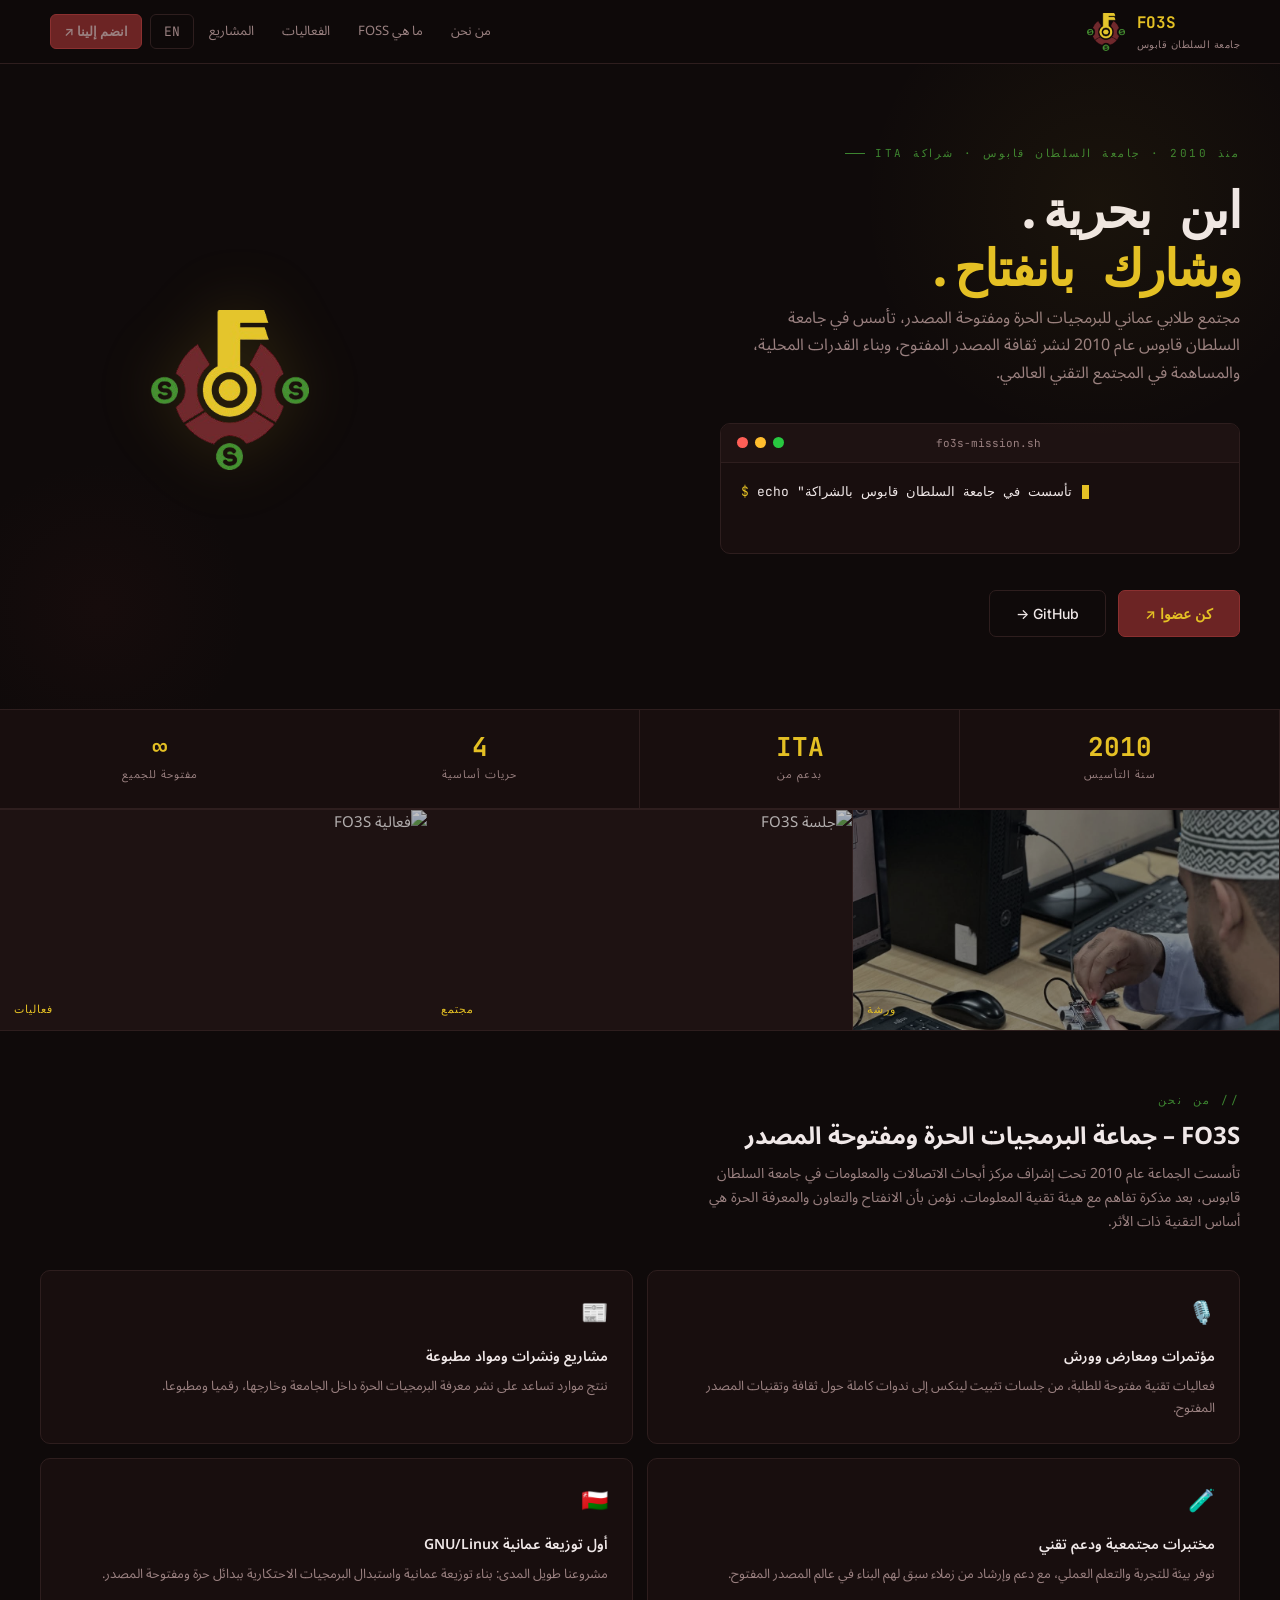
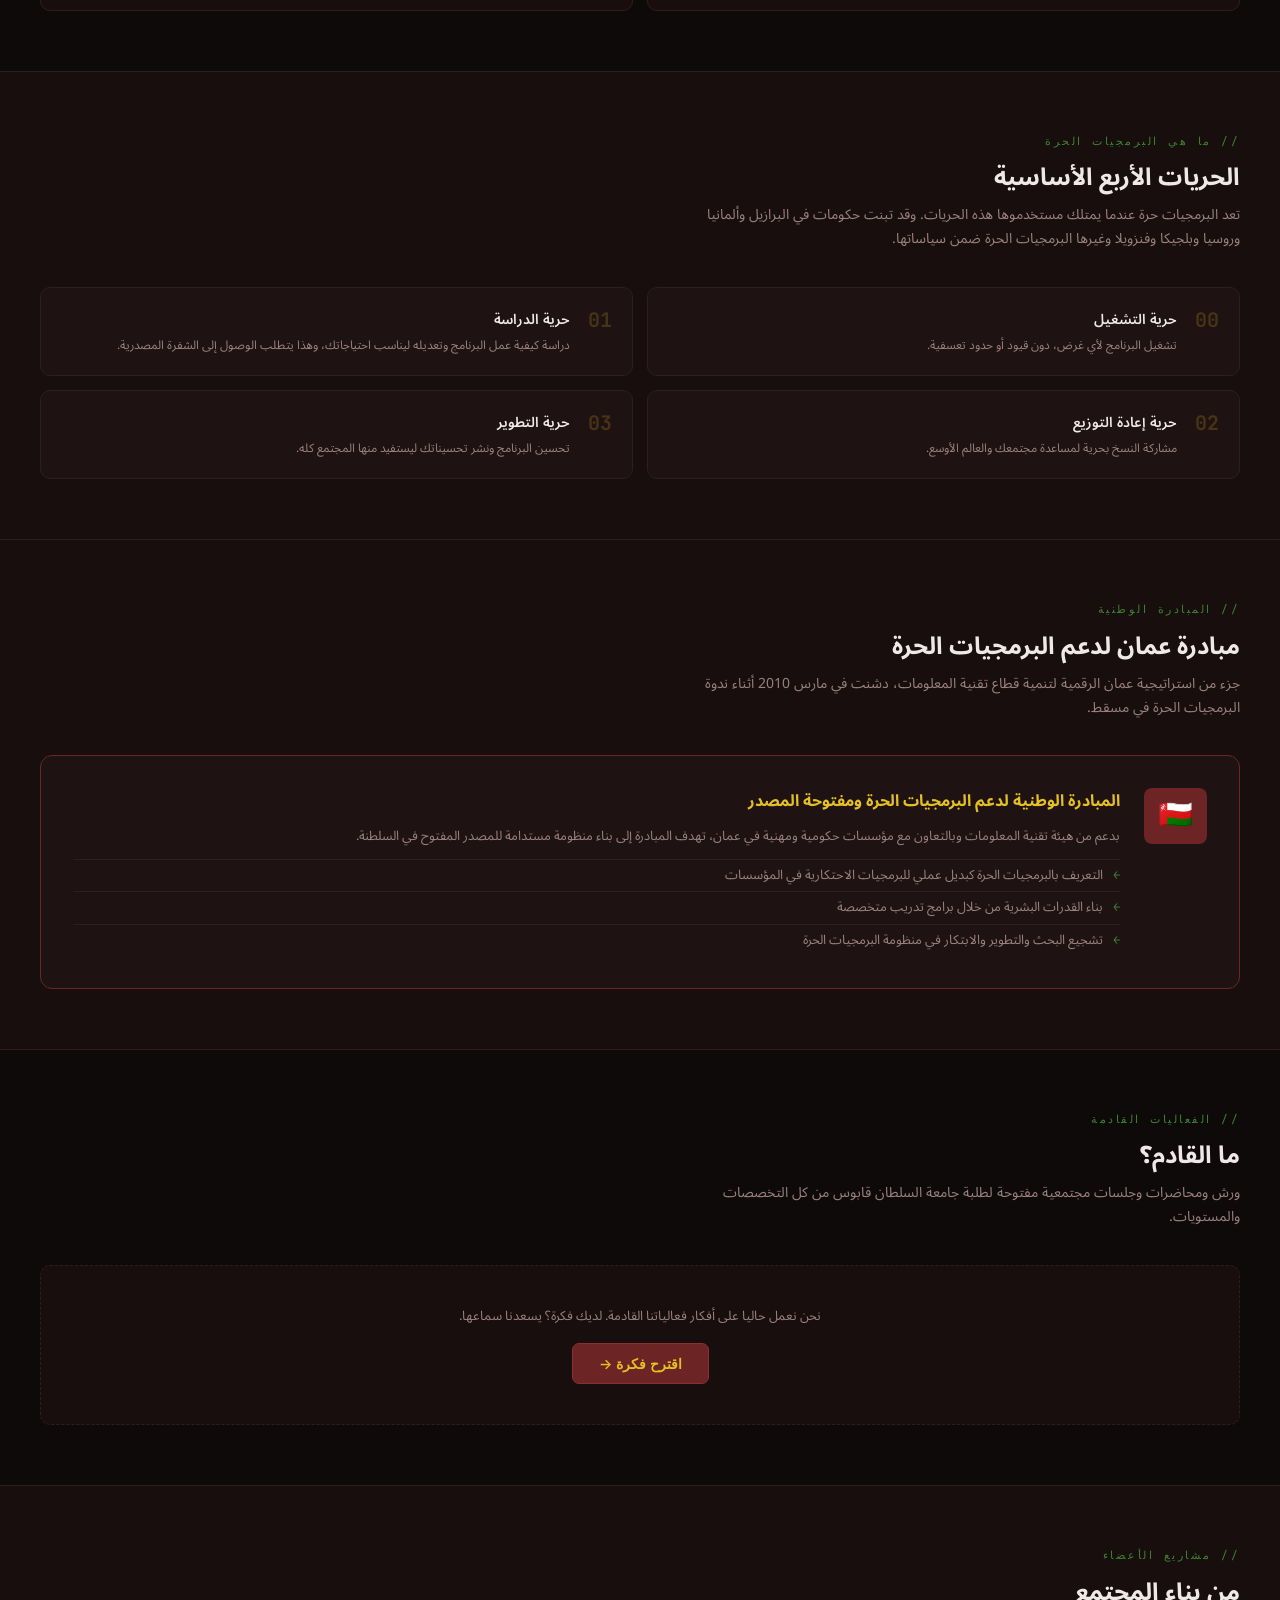
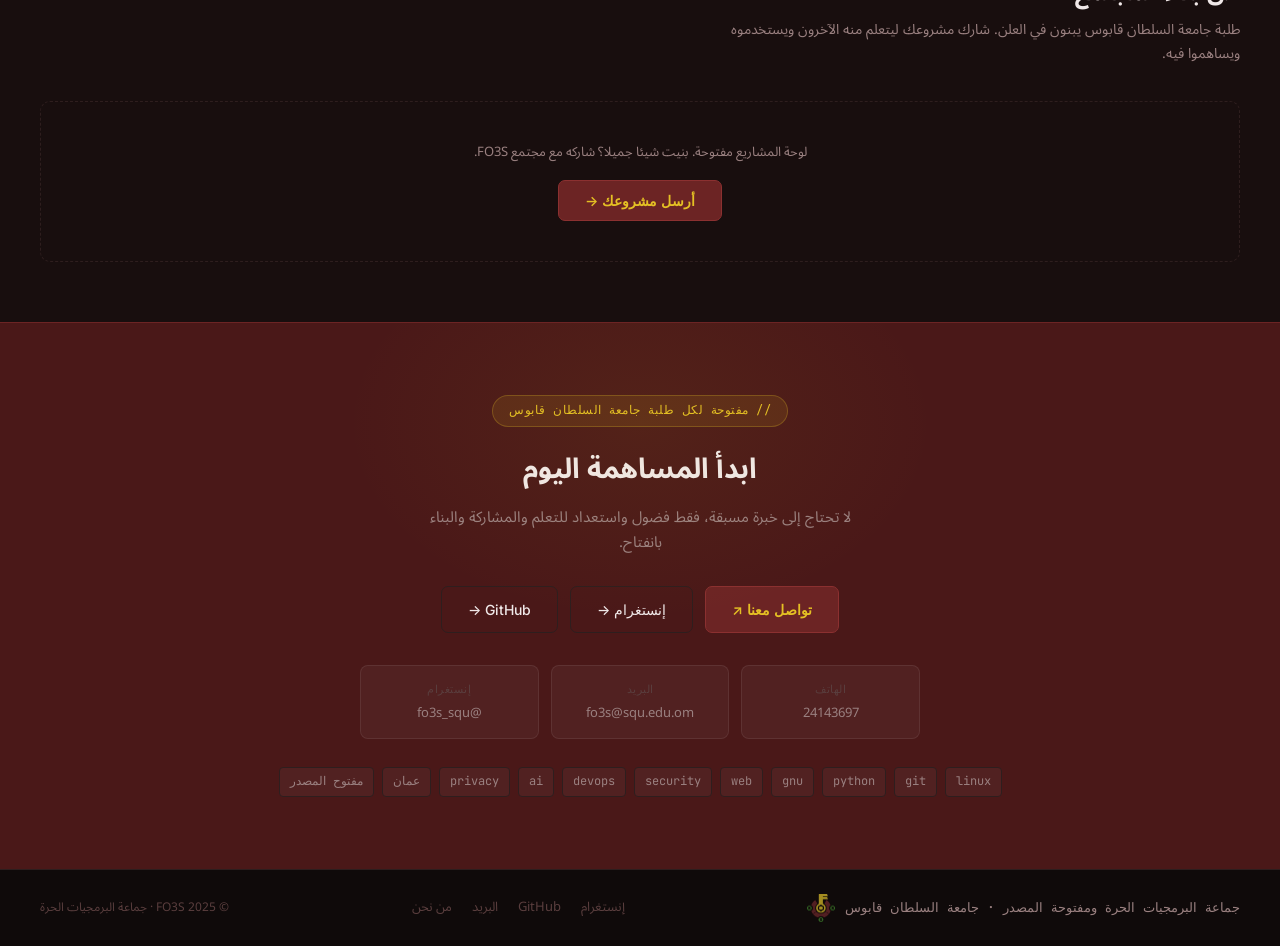
==== ar/index.html @ 4140bad0 "Add Arabic locale and SEO metadata This commit introduces Arabic versions of the home and about page" ====
<!DOCTYPE html>
<html lang="ar" dir="rtl">
<head>
  <meta charset="UTF-8" />
  <meta name="viewport" content="width=device-width, initial-scale=1.0" />
  <title>FO3S – جماعة البرمجيات الحرة ومفتوحة المصدر</title>
  <meta name="description" content="FO3S هي جماعة طلابية في جامعة السلطان قابوس تهدف إلى نشر ثقافة البرمجيات الحرة ومفتوحة المصدر في عمان منذ عام 2010." />
  <link rel="canonical" href="https://fo3s-squ.github.io/FO3S_WEBSITE/ar/" />
  <link rel="alternate" hreflang="en" href="https://fo3s-squ.github.io/FO3S_WEBSITE/" />
  <link rel="alternate" hreflang="ar" href="https://fo3s-squ.github.io/FO3S_WEBSITE/ar/" />
  <link rel="alternate" hreflang="x-default" href="https://fo3s-squ.github.io/FO3S_WEBSITE/" />
  <link rel="preconnect" href="https://fonts.googleapis.com" />
  <link rel="preconnect" href="https://fonts.gstatic.com" crossorigin />
  <link href="https://fonts.googleapis.com/css2?family=JetBrains+Mono:wght@400;700&family=Inter:wght@300;400;500;600;700&family=Noto+Sans+Arabic:wght@400;500;600;700&display=swap" rel="stylesheet" />
  <link rel="stylesheet" href="../assets/css/style.css" />
  <script src="../component/header.js" defer></script>
  <script src="../component/footer.js" defer></script>
</head>
<body>

<!-- NAV -->
<header class="site-header"></header>

<!-- HERO -->
<section class="hero" id="home">
  <div class="hero-inner">
    <div>
      <div class="hero-eyebrow">منذ 2010 · جامعة السلطان قابوس · شراكة ITA</div>
      <h1>ابن بحرية.<br><em>وشارك بانفتاح.</em></h1>
      <p class="hero-sub">
        مجتمع طلابي عماني للبرمجيات الحرة ومفتوحة المصدر، تأسس في جامعة السلطان قابوس عام 2010
        لنشر ثقافة المصدر المفتوح، وبناء القدرات المحلية، والمساهمة في المجتمع التقني العالمي.
      </p>

      <div class="terminal">
        <div class="terminal-bar">
          <div class="dot dot-r"></div>
          <div class="dot dot-y"></div>
          <div class="dot dot-g"></div>
          <span class="terminal-title">fo3s-mission.sh</span>
        </div>
        <div class="terminal-body">
          <div><span class="t-prompt">$</span><span id="typed-cmd"></span><span class="cursor"></span></div>
          <span class="t-out" id="typed-out" style="opacity:0"></span>
        </div>
      </div>

      <div class="hero-ctas">
        <a href="#join" class="btn-primary">كن عضوا ↗</a>
        <a href="https://github.com/FO3S-SQU" target="_blank" class="btn-secondary">GitHub →</a>
      </div>
    </div>

    <div class="hero-logo-display">
      <img src="https://fo3s-squ.github.io/FO3S_WEBSITE/fo3s_logo-removebg-preview.png" alt="FO3S" />
    </div>
  </div>
</section>

<!-- STATS -->
<div class="stats">
  <div class="stat">
    <div class="stat-val">2010</div>
    <div class="stat-lbl">سنة التأسيس</div>
  </div>
  <div class="stat">
    <div class="stat-val">ITA</div>
    <div class="stat-lbl">بدعم من</div>
  </div>
  <div class="stat">
    <div class="stat-val">4</div>
    <div class="stat-lbl">حريات أساسية</div>
  </div>
  <div class="stat">
    <div class="stat-val">∞</div>
    <div class="stat-lbl">مفتوحة للجميع</div>
  </div>
</div>

<!-- WORKSHOP PHOTO STRIP -->
<div class="photo-strip">
  <div class="photo-strip-inner">
    <div class="photo-slot">
      <img src="https://fo3s-squ.github.io/FO3S_WEBSITE/wkshp1.jpg" alt="ورشة FO3S" />
      <span class="photo-slot-label">ورشة</span>
    </div>
    <div class="photo-slot">
      <img src="https://fo3s-squ.github.io/FO3S_WEBSITE/wkshp2.jfif" alt="جلسة FO3S" />
      <span class="photo-slot-label">مجتمع</span>
    </div>
    <div class="photo-slot">
      <img src="https://fo3s-squ.github.io/FO3S_WEBSITE/wkshp3.jfif" alt="فعالية FO3S" />
      <span class="photo-slot-label">فعاليات</span>
    </div>
  </div>
</div>

<!-- ABOUT -->
<section id="about">
  <div class="sec-label">// من نحن</div>
  <h2 class="sec-title">FO3S – جماعة البرمجيات الحرة ومفتوحة المصدر</h2>
  <p class="sec-desc">
    تأسست الجماعة عام 2010 تحت إشراف مركز أبحاث الاتصالات والمعلومات في جامعة السلطان قابوس،
    بعد مذكرة تفاهم مع هيئة تقنية المعلومات. نؤمن بأن الانفتاح والتعاون والمعرفة الحرة هي أساس التقنية ذات الأثر.
  </p>
  <div class="about-grid">
    <div class="about-card">
      <div class="about-card-icon">🎙️</div>
      <h3>مؤتمرات ومعارض وورش</h3>
      <p>فعاليات تقنية مفتوحة للطلبة، من جلسات تثبيت لينكس إلى ندوات كاملة حول ثقافة وتقنيات المصدر المفتوح.</p>
    </div>
    <div class="about-card">
      <div class="about-card-icon">📰</div>
      <h3>مشاريع ونشرات ومواد مطبوعة</h3>
      <p>ننتج موارد تساعد على نشر معرفة البرمجيات الحرة داخل الجامعة وخارجها، رقميا ومطبوعا.</p>
    </div>
    <div class="about-card">
      <div class="about-card-icon">🧪</div>
      <h3>مختبرات مجتمعية ودعم تقني</h3>
      <p>نوفر بيئة للتجربة والتعلم العملي، مع دعم وإرشاد من زملاء سبق لهم البناء في عالم المصدر المفتوح.</p>
    </div>
    <div class="about-card">
      <div class="about-card-icon">🇴🇲</div>
      <h3>أول توزيعة عمانية GNU/Linux</h3>
      <p>مشروعنا طويل المدى: بناء توزيعة عمانية واستبدال البرمجيات الاحتكارية ببدائل حرة ومفتوحة المصدر.</p>
    </div>
  </div>
</section>

<hr class="divider" />

<!-- FOUR FREEDOMS -->
<section class="freedoms-section" id="freedoms">
  <div class="sec-label">// ما هي البرمجيات الحرة</div>
  <h2 class="sec-title">الحريات الأربع الأساسية</h2>
  <p class="sec-desc">
    تعد البرمجيات حرة عندما يمتلك مستخدموها هذه الحريات. وقد تبنت حكومات في البرازيل وألمانيا وروسيا
    وبلجيكا وفنزويلا وغيرها البرمجيات الحرة ضمن سياساتها.
  </p>
  <div class="freedoms-grid">
    <div class="freedom">
      <div class="freedom-num">00</div>
      <div>
        <h3>حرية التشغيل</h3>
        <p>تشغيل البرنامج لأي غرض، دون قيود أو حدود تعسفية.</p>
      </div>
    </div>
    <div class="freedom">
      <div class="freedom-num">01</div>
      <div>
        <h3>حرية الدراسة</h3>
        <p>دراسة كيفية عمل البرنامج وتعديله ليناسب احتياجاتك، وهذا يتطلب الوصول إلى الشفرة المصدرية.</p>
      </div>
    </div>
    <div class="freedom">
      <div class="freedom-num">02</div>
      <div>
        <h3>حرية إعادة التوزيع</h3>
        <p>مشاركة النسخ بحرية لمساعدة مجتمعك والعالم الأوسع.</p>
      </div>
    </div>
    <div class="freedom">
      <div class="freedom-num">03</div>
      <div>
        <h3>حرية التطوير</h3>
        <p>تحسين البرنامج ونشر تحسيناتك ليستفيد منها المجتمع كله.</p>
      </div>
    </div>
  </div>
</section>

<hr class="divider" />

<!-- NATIONAL INITIATIVE -->
<section class="initiative" id="initiative">
  <div class="sec-label">// المبادرة الوطنية</div>
  <h2 class="sec-title">مبادرة عمان لدعم البرمجيات الحرة</h2>
  <p class="sec-desc">جزء من استراتيجية عمان الرقمية لتنمية قطاع تقنية المعلومات، دشنت في مارس 2010 أثناء ندوة البرمجيات الحرة في مسقط.</p>
  <div class="initiative-card">
    <div class="initiative-badge">🇴🇲</div>
    <div>
      <h3>المبادرة الوطنية لدعم البرمجيات الحرة ومفتوحة المصدر</h3>
      <p>بدعم من هيئة تقنية المعلومات وبالتعاون مع مؤسسات حكومية ومهنية في عمان، تهدف المبادرة إلى بناء منظومة مستدامة للمصدر المفتوح في السلطنة.</p>
      <ul class="initiative-goals">
        <li>التعريف بالبرمجيات الحرة كبديل عملي للبرمجيات الاحتكارية في المؤسسات</li>
        <li>بناء القدرات البشرية من خلال برامج تدريب متخصصة</li>
        <li>تشجيع البحث والتطوير والابتكار في منظومة البرمجيات الحرة</li>
      </ul>
    </div>
  </div>
</section>

<hr class="divider" />

<!-- EVENTS -->
<section id="events">
  <div class="sec-label">// الفعاليات القادمة</div>
  <h2 class="sec-title">ما القادم؟</h2>
  <p class="sec-desc">ورش ومحاضرات وجلسات مجتمعية مفتوحة لطلبة جامعة السلطان قابوس من كل التخصصات والمستويات.</p>
  <div class="events-list">
    <div class="event-empty">
      <p>نحن نعمل حاليا على أفكار فعالياتنا القادمة. لديك فكرة؟ يسعدنا سماعها.</p>
      <button class="btn-primary" onclick="document.getElementById('suggest-modal').classList.add('open')">اقترح فكرة →</button>
    </div>
  </div>
</section>

<hr class="divider" />

<!-- PROJECTS -->
<section id="projects" style="background: var(--surface);">
  <div class="sec-label">// مشاريع الأعضاء</div>
  <h2 class="sec-title">من بناء المجتمع</h2>
  <p class="sec-desc">طلبة جامعة السلطان قابوس يبنون في العلن. شارك مشروعك ليتعلم منه الآخرون ويستخدموه ويساهموا فيه.</p>
  <div class="projects-grid">
    <div class="project-empty">
      <p>لوحة المشاريع مفتوحة. بنيت شيئا جميلا؟ شاركه مع مجتمع FO3S.</p>
      <button class="btn-primary" onclick="document.getElementById('project-modal').classList.add('open')">أرسل مشروعك →</button>
    </div>
  </div>
</section>

<!-- JOIN -->
<section class="join-section" id="join">
  <div class="join-badge">// مفتوحة لكل طلبة جامعة السلطان قابوس</div>
  <h2>ابدأ المساهمة اليوم</h2>
  <p>لا تحتاج إلى خبرة مسبقة، فقط فضول واستعداد للتعلم والمشاركة والبناء بانفتاح.</p>
  <div class="join-ctas">
    <a href="mailto:fo3s@squ.edu.om" class="btn-primary">تواصل معنا ↗</a>
    <a href="https://www.instagram.com/fo3s_squ" target="_blank" class="btn-secondary">إنستغرام →</a>
    <a href="https://github.com/FO3S-SQU" target="_blank" class="btn-secondary">GitHub →</a>
  </div>
  <div class="contact-grid">
    <div class="contact-card">
      <div class="contact-card-label">الهاتف</div>
      <div class="contact-card-val">24143697</div>
    </div>
    <div class="contact-card">
      <div class="contact-card-label">البريد</div>
      <div class="contact-card-val">fo3s@squ.edu.om</div>
    </div>
    <div class="contact-card">
      <div class="contact-card-label">إنستغرام</div>
      <div class="contact-card-val">@fo3s_squ</div>
    </div>
  </div>
  <div class="topic-cloud">
    <span class="topic">linux</span>
    <span class="topic">git</span>
    <span class="topic">python</span>
    <span class="topic">gnu</span>
    <span class="topic">web</span>
    <span class="topic">security</span>
    <span class="topic">devops</span>
    <span class="topic">ai</span>
    <span class="topic">privacy</span>
    <span class="topic">عمان</span>
    <span class="topic">مفتوح المصدر</span>
  </div>
</section>

<!-- FOOTER -->
<footer class="site-footer"></footer>

<!-- SUGGEST MODAL -->
<div class="modal-overlay" id="suggest-modal">
  <div class="modal">
    <button class="modal-close" onclick="document.getElementById('suggest-modal').classList.remove('open')">✕</button>
    <h3>اقترح فعالية</h3>
    <p>لديك فكرة لمحاضرة أو ورشة أو هاكاثون؟ شاركها مع الفريق.</p>
    <div class="field"><label>اسمك</label><input type="text" placeholder="أحمد البلوشي" /></div>
    <div class="field"><label>فكرة الفعالية</label><textarea placeholder="ورشة عن إعداد أول بيئة لينكس..." ></textarea></div>
    <button class="btn-primary" style="width:100%;justify-content:center;text-align:center;">إرسال الفكرة</button>
  </div>
</div>

<!-- PROJECT MODAL -->
<div class="modal-overlay" id="project-modal">
  <div class="modal">
    <button class="modal-close" onclick="document.getElementById('project-modal').classList.remove('open')">✕</button>
    <h3>شارك مشروعك</h3>
    <p>بنيت شيئا؟ أضفه إلى لوحة مجتمع FO3S.</p>
    <div class="field"><label>اسمك</label><input type="text" placeholder="فاطمة الراشدية" /></div>
    <div class="field"><label>عنوان المشروع</label><input type="text" placeholder="مولد جداول جامعة السلطان قابوس" /></div>
    <div class="field"><label>رابط GitHub</label><input type="url" placeholder="https://github.com/you/project" /></div>
    <div class="field"><label>وصف مختصر</label><textarea placeholder="ماذا يفعل المشروع؟ وبماذا بني؟"></textarea></div>
    <button class="btn-primary" style="width:100%;justify-content:center;text-align:center;">إرسال المشروع</button>
  </div>
</div>
<script src="../assets/js/script.js"></script>
</body>
</html>
---- assets/css/style.css ----
*, *::before, *::after { box-sizing: border-box; margin: 0; padding: 0; }

    :root {
      /* Brand exact colors from logo */
      --maroon:      #6C2424;
      --maroon-deep: #4A1818;
      --maroon-mid:  #8B3030;
      --maroon-soft: rgba(108,36,36,0.12);
      --gold:        #E4C024;
      --gold-deep:   #B89818;
      --gold-soft:   rgba(228,192,36,0.12);
      --green:       #3C8430;
      --green-deep:  #2A5E21;
      --green-soft:  rgba(60,132,48,0.12);

      /* Page surfaces */
      --bg:       #0F0A0A;
      --surface:  #180E0E;
      --card:     #1E1212;
      --border:   #2E1E1E;
      --dim:      #5A3E3E;
      --muted:    #9A8080;
      --text:     #F0E8E8;

      --mono: 'JetBrains Mono', monospace;
      --sans: 'Inter', sans-serif;
    }

    html { scroll-behavior: smooth; }

    body {
      background: var(--bg);
      color: var(--text);
      font-family: var(--sans);
      font-size: 15px;
      line-height: 1.65;
    }

    /* ── NAV ── */
    nav {
      position: sticky; top: 0; z-index: 100;
      display: flex; align-items: center; justify-content: space-between;
      padding: 0 40px; height: 64px;
      background: rgba(15,10,10,0.93);
      backdrop-filter: blur(14px);
      border-bottom: 1px solid var(--border);
    }

    .nav-logo {
      display: flex; align-items: center; gap: 12px;
      text-decoration: none;
    }
    .nav-logo img {
      height: 38px; width: auto;
    }
    .nav-logo-text {
      font-family: var(--mono);
      font-size: 16px; font-weight: 700;
      color: var(--gold);
      letter-spacing: -0.3px;
      line-height: 1.1;
    }
    .nav-logo-sub {
      font-family: var(--sans);
      font-size: 10px; font-weight: 400;
      color: var(--muted);
      letter-spacing: 0.5px;
      display: block;
    }

    .nav-links { display: flex; align-items: center; gap: 2px; }
    .nav-links a {
      color: var(--muted); text-decoration: none;
      font-size: 13px; padding: 6px 13px;
      border-radius: 6px;
      transition: color .15s, background .15s;
    }
    .nav-links a:hover { color: var(--text); background: var(--surface); }

    .nav-lang {
      font-family: var(--mono); font-size: 12px;
      color: var(--dim); cursor: pointer;
      padding: 5px 10px;
      border: 1px solid var(--border); border-radius: 5px;
      background: transparent; margin-left: 6px;
      transition: color .15s, border-color .15s;
    }
    .nav-lang:hover { color: var(--muted); border-color: var(--dim); }

    .btn-join-nav {
      margin-left: 10px;
      background: var(--maroon); color: var(--gold);
      border: 1px solid var(--maroon-mid);
      padding: 7px 18px; border-radius: 6px;
      font-size: 13px; font-weight: 600;
      font-family: var(--sans); cursor: pointer;
      text-decoration: none;
      transition: background .15s;
    }
    .btn-join-nav:hover { background: var(--maroon-mid); }

    /* ── HERO ── */
    .hero {
      position: relative;
      padding: 80px 40px 72px;
      overflow: hidden;
    }

    /* Subtle gear pattern background */
    .hero::before {
      content: '';
      position: absolute; top: -120px; right: -80px;
      width: 520px; height: 520px;
      background: radial-gradient(circle, rgba(228,192,36,.05) 0%, transparent 65%);
      pointer-events: none;
    }
    .hero::after {
      content: '';
      position: absolute; bottom: -60px; left: -60px;
      width: 320px; height: 320px;
      background: radial-gradient(circle, rgba(108,36,36,.08) 0%, transparent 65%);
      pointer-events: none;
    }

    .hero-inner {
      display: grid;
      grid-template-columns: 1fr auto;
      gap: 48px;
      align-items: center;
      max-width: 1100px;
    }

    .hero-eyebrow {
      font-family: var(--mono);
      font-size: 11px; letter-spacing: 2.5px;
      text-transform: uppercase; color: var(--green);
      margin-bottom: 20px;
      display: flex; align-items: center; gap: 10px;
    }
    .hero-eyebrow::before {
      content: ''; display: inline-block;
      width: 20px; height: 1px; background: var(--green);
    }

    .hero h1 {
      font-family: var(--mono);
      font-size: clamp(30px, 4.5vw, 50px);
      font-weight: 700;
      line-height: 1.15; letter-spacing: -1.5px;
      color: var(--text); margin-bottom: 8px;
    }
    .hero h1 em { color: var(--gold); font-style: normal; }

    .hero-sub {
      font-size: 16px; color: var(--muted);
      max-width: 500px; margin-bottom: 36px;
      line-height: 1.7;
    }

    /* Terminal */
    .terminal {
      background: var(--surface);
      border: 1px solid var(--border);
      border-radius: 10px; max-width: 520px;
      margin-bottom: 36px; overflow: hidden;
    }
    .terminal-bar {
      background: var(--card);
      border-bottom: 1px solid var(--border);
      padding: 10px 16px;
      display: flex; align-items: center; gap: 7px;
    }
    .dot { width: 11px; height: 11px; border-radius: 50%; }
    .dot-r { background: #FF5F57; }
    .dot-y { background: #FFBD2E; }
    .dot-g { background: #28C840; }
    .terminal-title {
      font-family: var(--mono); font-size: 11px;
      color: var(--muted); margin: 0 auto; padding-right: 38px;
    }
    .terminal-body {
      padding: 18px 20px; font-family: var(--mono);
      font-size: 13px; min-height: 90px;
    }
    .t-prompt { color: var(--gold); margin-right: 8px; }
    .t-out { color: var(--muted); font-size: 12px; margin-top: 4px; display: block; }
    .cursor {
      display: inline-block; width: 7px; height: 14px;
      background: var(--gold); vertical-align: middle;
      margin-left: 2px;
      animation: blink 1s step-end infinite;
    }
    @keyframes blink { 50% { opacity: 0; } }

    .hero-ctas { display: flex; gap: 12px; flex-wrap: wrap; }

    .btn-primary {
      background: var(--maroon); color: var(--gold);
      border: 1px solid var(--maroon-mid);
      padding: 11px 26px; border-radius: 7px;
      font-size: 14px; font-weight: 600;
      font-family: var(--sans); cursor: pointer;
      text-decoration: none; display: inline-block;
      transition: background .15s;
    }
    .btn-primary:hover { background: var(--maroon-mid); }

    .btn-secondary {
      background: transparent; color: var(--text);
      border: 1px solid var(--border);
      padding: 11px 26px; border-radius: 7px;
      font-size: 14px; font-weight: 500;
      font-family: var(--sans); cursor: pointer;
      text-decoration: none; display: inline-block;
      transition: border-color .15s, background .15s;
    }
    .btn-secondary:hover { border-color: var(--dim); background: var(--surface); }

    /* Big logo in hero right column */
    .hero-logo-display {
      width: 180px; height: 180px;
      display: flex; align-items: center; justify-content: center;
      position: relative;
    }
    .hero-logo-display img {
      width: 160px; height: 160px; object-fit: contain;
      filter: drop-shadow(0 0 32px rgba(228,192,36,0.18));
    }

    /* ── STATS ── */
    .stats {
      display: grid; grid-template-columns: repeat(4,1fr);
      border-top: 1px solid var(--border);
      border-bottom: 1px solid var(--border);
      background: var(--surface);
    }
    .stat {
      padding: 24px 20px; text-align: center;
      border-right: 1px solid var(--border);
    }
    .stat:last-child { border-right: none; }
    .stat-val {
      font-family: var(--mono); font-size: 26px; font-weight: 700;
      color: var(--gold); line-height: 1; margin-bottom: 6px;
    }
    .stat-lbl {
      font-size: 11px; color: var(--muted);
      text-transform: uppercase; letter-spacing: 1px;
    }

    /* ── SHARED SECTION ── */
    section { padding: 60px 40px; }

    .sec-label {
      font-family: var(--mono); font-size: 11px;
      letter-spacing: 2.5px; text-transform: uppercase;
      color: var(--green); margin-bottom: 12px;
    }
    .sec-title {
      font-size: 24px; font-weight: 700;
      color: var(--text); margin-bottom: 10px; line-height: 1.3;
    }
    .sec-desc {
      font-size: 14px; color: var(--muted);
      max-width: 560px; margin-bottom: 36px; line-height: 1.7;
    }

    hr.divider { border: none; border-top: 1px solid var(--border); }

    /* ── ABOUT CARDS ── */
    .about-grid {
      display: grid; grid-template-columns: repeat(2,1fr); gap: 14px;
    }
    .about-card {
      background: var(--surface); border: 1px solid var(--border);
      border-radius: 10px; padding: 24px;
      transition: border-color .2s;
    }
    .about-card:hover { border-color: var(--maroon-mid); }
    .about-card-icon { font-size: 22px; margin-bottom: 14px; }
    .about-card h3 {
      font-size: 14px; font-weight: 600;
      color: var(--text); margin-bottom: 8px;
    }
    .about-card p { font-size: 13px; color: var(--muted); line-height: 1.65; }

    /* ── FOUR FREEDOMS ── */
    .freedoms-section { background: var(--surface); }
    .freedoms-grid {
      display: grid; grid-template-columns: repeat(2,1fr); gap: 14px;
    }
    .freedom {
      display: flex; gap: 14px;
      background: var(--card); border: 1px solid var(--border);
      border-radius: 10px; padding: 20px;
      transition: border-color .2s;
    }
    .freedom:hover { border-color: rgba(228,192,36,.4); }
    .freedom-num {
      font-family: var(--mono); font-size: 20px; font-weight: 700;
      color: rgba(228,192,36,.2); line-height: 1;
      padding-top: 2px; min-width: 28px;
    }
    .freedom h3 {
      font-size: 14px; font-weight: 600;
      color: var(--text); margin-bottom: 5px;
    }
    .freedom p { font-size: 12px; color: var(--muted); line-height: 1.6; }
    .freedom-ar {
      font-size: 11px; color: var(--dim);
      font-family: var(--mono); margin-top: 6px;
      direction: rtl; text-align: right;
    }

    /* ── PHOTO STRIP ── */
    .photo-strip {
      padding: 0;
      background: var(--card);
      border-top: 1px solid var(--border);
      border-bottom: 1px solid var(--border);
      overflow: hidden;
    }
    .photo-strip-inner {
      display: grid;
      grid-template-columns: repeat(3, 1fr);
      height: 220px;
    }
    .photo-slot {
      position: relative; overflow: hidden;
      border-right: 1px solid var(--border);
    }
    .photo-slot:last-child { border-right: none; }
    .photo-slot img {
      width: 100%; height: 100%; object-fit: cover;
      filter: saturate(0.7) brightness(0.75);
      transition: filter .3s;
    }
    .photo-slot:hover img { filter: saturate(0.9) brightness(0.9); }
    .photo-slot-label {
      position: absolute; bottom: 12px; left: 14px;
      font-family: var(--mono); font-size: 11px;
      color: var(--gold); letter-spacing: 1px;
      text-transform: uppercase;
    }

    /* ── EVENTS ── */
    .events-list { display: flex; flex-direction: column; gap: 12px; }
    .event {
      display: flex; align-items: center; gap: 18px;
      background: var(--surface); border: 1px solid var(--border);
      border-radius: 10px; padding: 18px 20px;
      transition: border-color .15s; cursor: pointer;
    }
    .event:hover { border-color: var(--maroon-mid); }
    .event-date {
      background: var(--maroon-soft);
      border: 1px solid rgba(108,36,36,.3);
      border-radius: 8px; padding: 10px 14px;
      text-align: center; min-width: 58px;
    }
    .event-month {
      font-family: var(--mono); font-size: 10px;
      color: var(--gold); text-transform: uppercase;
      letter-spacing: 1px; display: block;
    }
    .event-day {
      font-family: var(--mono); font-size: 22px;
      font-weight: 700; color: var(--gold); line-height: 1;
    }
    .event-info { flex: 1; }
    .event-title {
      font-size: 14px; font-weight: 500;
      color: var(--text); margin-bottom: 4px;
    }
    .event-meta {
      font-size: 12px; color: var(--muted);
      display: flex; align-items: center; gap: 10px;
    }
    .tag { font-family: var(--mono); font-size: 11px; padding: 2px 8px; border-radius: 4px; }
    .tag-workshop { background: var(--green-soft); color: var(--green); }
    .tag-talk     { background: var(--gold-soft);  color: var(--gold); }
    .tag-hack     { background: rgba(139,48,48,.12); color: var(--maroon-mid); }

    .event-empty {
      background: var(--surface); border: 1px dashed var(--border);
      border-radius: 10px; padding: 40px; text-align: center;
    }
    .event-empty p { font-size: 13px; color: var(--muted); margin-bottom: 16px; }

    /* ── NATIONAL INITIATIVE ── */
    .initiative { background: var(--surface); }
    .initiative-card {
      background: var(--card);
      border: 1px solid var(--maroon);
      border-radius: 12px; padding: 32px;
      display: grid; grid-template-columns: auto 1fr; gap: 24px;
      align-items: start;
    }
    .initiative-badge {
      background: var(--maroon);
      border-radius: 8px; padding: 14px;
      font-size: 28px; line-height: 1;
    }
    .initiative-card h3 {
      font-size: 16px; font-weight: 700;
      color: var(--gold); margin-bottom: 10px;
    }
    .initiative-card p { font-size: 13px; color: var(--muted); line-height: 1.7; margin-bottom: 12px; }
    .initiative-goals { list-style: none; }
    .initiative-goals li {
      font-size: 13px; color: var(--muted);
      padding: 5px 0; border-top: 1px solid var(--border);
      display: flex; align-items: flex-start; gap: 10px;
    }
    .initiative-goals li::before {
      content: '→'; color: var(--green);
      font-family: var(--mono); font-size: 12px;
      margin-top: 1px; flex-shrink: 0;
    }

    /* ── PROJECTS ── */
    .projects-grid {
      display: grid; grid-template-columns: repeat(3,1fr); gap: 14px;
    }
    .project-card {
      background: var(--surface); border: 1px solid var(--border);
      border-radius: 10px; padding: 20px;
      transition: border-color .15s; cursor: pointer;
    }
    .project-card:hover { border-color: var(--gold-deep); }
    .project-lang-row { display: flex; align-items: center; gap: 6px; margin-bottom: 12px; }
    .lang-dot { width: 10px; height: 10px; border-radius: 50%; }
    .lang-lbl { font-family: var(--mono); font-size: 11px; color: var(--muted); }
    .project-name { font-size: 14px; font-weight: 600; color: var(--gold); margin-bottom: 6px; }
    .project-desc { font-size: 12px; color: var(--muted); line-height: 1.6; margin-bottom: 14px; }
    .project-stars { font-family: var(--mono); font-size: 12px; color: var(--muted); display: flex; align-items: center; gap: 4px; }

    .project-empty {
      grid-column: 1 / -1;
      background: var(--surface); border: 1px dashed var(--border);
      border-radius: 10px; padding: 40px; text-align: center;
    }
    .project-empty p { font-size: 13px; color: var(--muted); margin-bottom: 16px; }

    /* ── MODAL ── */
    .modal-overlay {
      display: none; position: fixed; inset: 0;
      background: rgba(0,0,0,.7); z-index: 200;
      align-items: center; justify-content: center;
    }
    .modal-overlay.open { display: flex; }
    .modal {
      background: var(--surface); border: 1px solid var(--border);
      border-radius: 12px; padding: 32px;
      width: 100%; max-width: 440px; position: relative;
    }
    .modal h3 { font-size: 18px; font-weight: 600; color: var(--text); margin-bottom: 6px; }
    .modal p { font-size: 13px; color: var(--muted); margin-bottom: 24px; }
    .modal-close {
      position: absolute; top: 16px; right: 16px;
      background: none; border: none; color: var(--muted);
      font-size: 20px; cursor: pointer; line-height: 1;
    }
    .modal-close:hover { color: var(--text); }
    .field { margin-bottom: 16px; }
    .field label { font-size: 12px; color: var(--muted); display: block; margin-bottom: 6px; font-family: var(--mono); letter-spacing: .5px; }
    .field input, .field textarea {
      width: 100%; background: var(--card);
      border: 1px solid var(--border); color: var(--text);
      border-radius: 7px; padding: 10px 14px; font-size: 14px;
      font-family: var(--sans); outline: none;
      transition: border-color .15s;
    }
    .field input:focus, .field textarea:focus { border-color: var(--gold-deep); }
    .field textarea { resize: vertical; min-height: 80px; }

    /* ── JOIN ── */
    .join-section {
      background: var(--maroon-deep);
      border-top: 1px solid var(--maroon);
      text-align: center; padding: 72px 40px;
      position: relative; overflow: hidden;
    }
    .join-section::before {
      content: '';
      position: absolute; top: -100px; left: 50%; transform: translateX(-50%);
      width: 600px; height: 400px;
      background: radial-gradient(ellipse, rgba(228,192,36,.06) 0%, transparent 70%);
      pointer-events: none;
    }
    .join-badge {
      display: inline-block;
      background: rgba(228,192,36,.1); color: var(--gold);
      border: 1px solid rgba(228,192,36,.25);
      border-radius: 20px; padding: 5px 16px;
      font-size: 12px; font-family: var(--mono);
      margin-bottom: 20px; letter-spacing: .5px;
    }
    .join-section h2 {
      font-size: 28px; font-weight: 700;
      color: var(--text); margin-bottom: 12px;
    }
    .join-section > p {
      font-size: 15px; color: var(--muted);
      margin-bottom: 32px; max-width: 460px;
      margin-left: auto; margin-right: auto;
    }
    .join-ctas { display: flex; gap: 12px; justify-content: center; flex-wrap: wrap; margin-bottom: 32px; }
    .contact-grid {
      display: grid; grid-template-columns: repeat(3,1fr);
      gap: 12px; max-width: 560px; margin: 0 auto;
    }
    .contact-card {
      background: rgba(255,255,255,.04); border: 1px solid rgba(255,255,255,.08);
      border-radius: 8px; padding: 14px;
    }
    .contact-card-label { font-size: 11px; color: var(--dim); margin-bottom: 4px; font-family: var(--mono); letter-spacing: .5px; }
    .contact-card-val { font-size: 13px; color: var(--muted); }
    .topic-cloud { display: flex; flex-wrap: wrap; gap: 8px; justify-content: center; margin-top: 28px; }
    .topic {
      background: rgba(255,255,255,.04); color: var(--muted);
      border: 1px solid var(--border); border-radius: 4px;
      padding: 4px 10px; font-size: 12px; font-family: var(--mono);
    }

    /* ── FOOTER ── */
    footer {
      padding: 24px 40px;
      border-top: 1px solid var(--border);
      display: flex; align-items: center; justify-content: space-between;
      flex-wrap: wrap; gap: 12px;
    }
    .footer-logo {
      display: flex; align-items: center; gap: 10px;
    }
    .footer-logo img { height: 28px; width: auto; opacity: .7; }
    .footer-logo span { font-family: var(--mono); font-size: 13px; color: var(--muted); }
    .footer-links { display: flex; gap: 20px; }
    .footer-links a { font-size: 13px; color: var(--dim); text-decoration: none; transition: color .15s; }
    .footer-links a:hover { color: var(--muted); }
    .footer-copy { font-size: 12px; color: var(--dim); }

    /* ── RESPONSIVE ── */
    @media (max-width: 860px) {
      .hero-inner { grid-template-columns: 1fr; }
      .hero-logo-display { display: none; }
    }
    @media (max-width: 768px) {
      nav { padding: 0 20px; }
      .nav-links a, .nav-lang { display: none; }
      .hero { padding: 52px 20px 48px; }
      .stats { grid-template-columns: repeat(2,1fr); }
      .stat:nth-child(2) { border-right: none; }
      section { padding: 48px 20px; }
      .about-grid, .freedoms-grid, .projects-grid { grid-template-columns: 1fr; }
      .photo-strip-inner { grid-template-columns: 1fr; height: auto; }
      .photo-slot { height: 160px; }
      .photo-slot:not(:last-child) { border-right: none; border-bottom: 1px solid var(--border); }
      .initiative-card { grid-template-columns: 1fr; }
      .contact-grid { grid-template-columns: 1fr; }
      .join-section { padding: 52px 20px; }
      footer { padding: 20px; flex-direction: column; align-items: flex-start; }
    }

    html[dir="rtl"] body {
      direction: rtl;
      font-family: 'Noto Sans Arabic', var(--sans);
      text-align: right;
    }

    html[dir="rtl"] .nav-logo,
    html[dir="rtl"] .terminal,
    html[dir="rtl"] .terminal-body,
    html[dir="rtl"] .footer-logo {
      direction: ltr;
      text-align: left;
    }

    html[dir="rtl"] .hero-eyebrow {
      flex-direction: row-reverse;
      justify-content: flex-end;
    }

    html[dir="rtl"] .freedom,
    html[dir="rtl"] .event,
    html[dir="rtl"] .initiative-card {
      text-align: right;
    }

    html[dir="rtl"] .initiative-goals li::before {
      content: '←';
    }
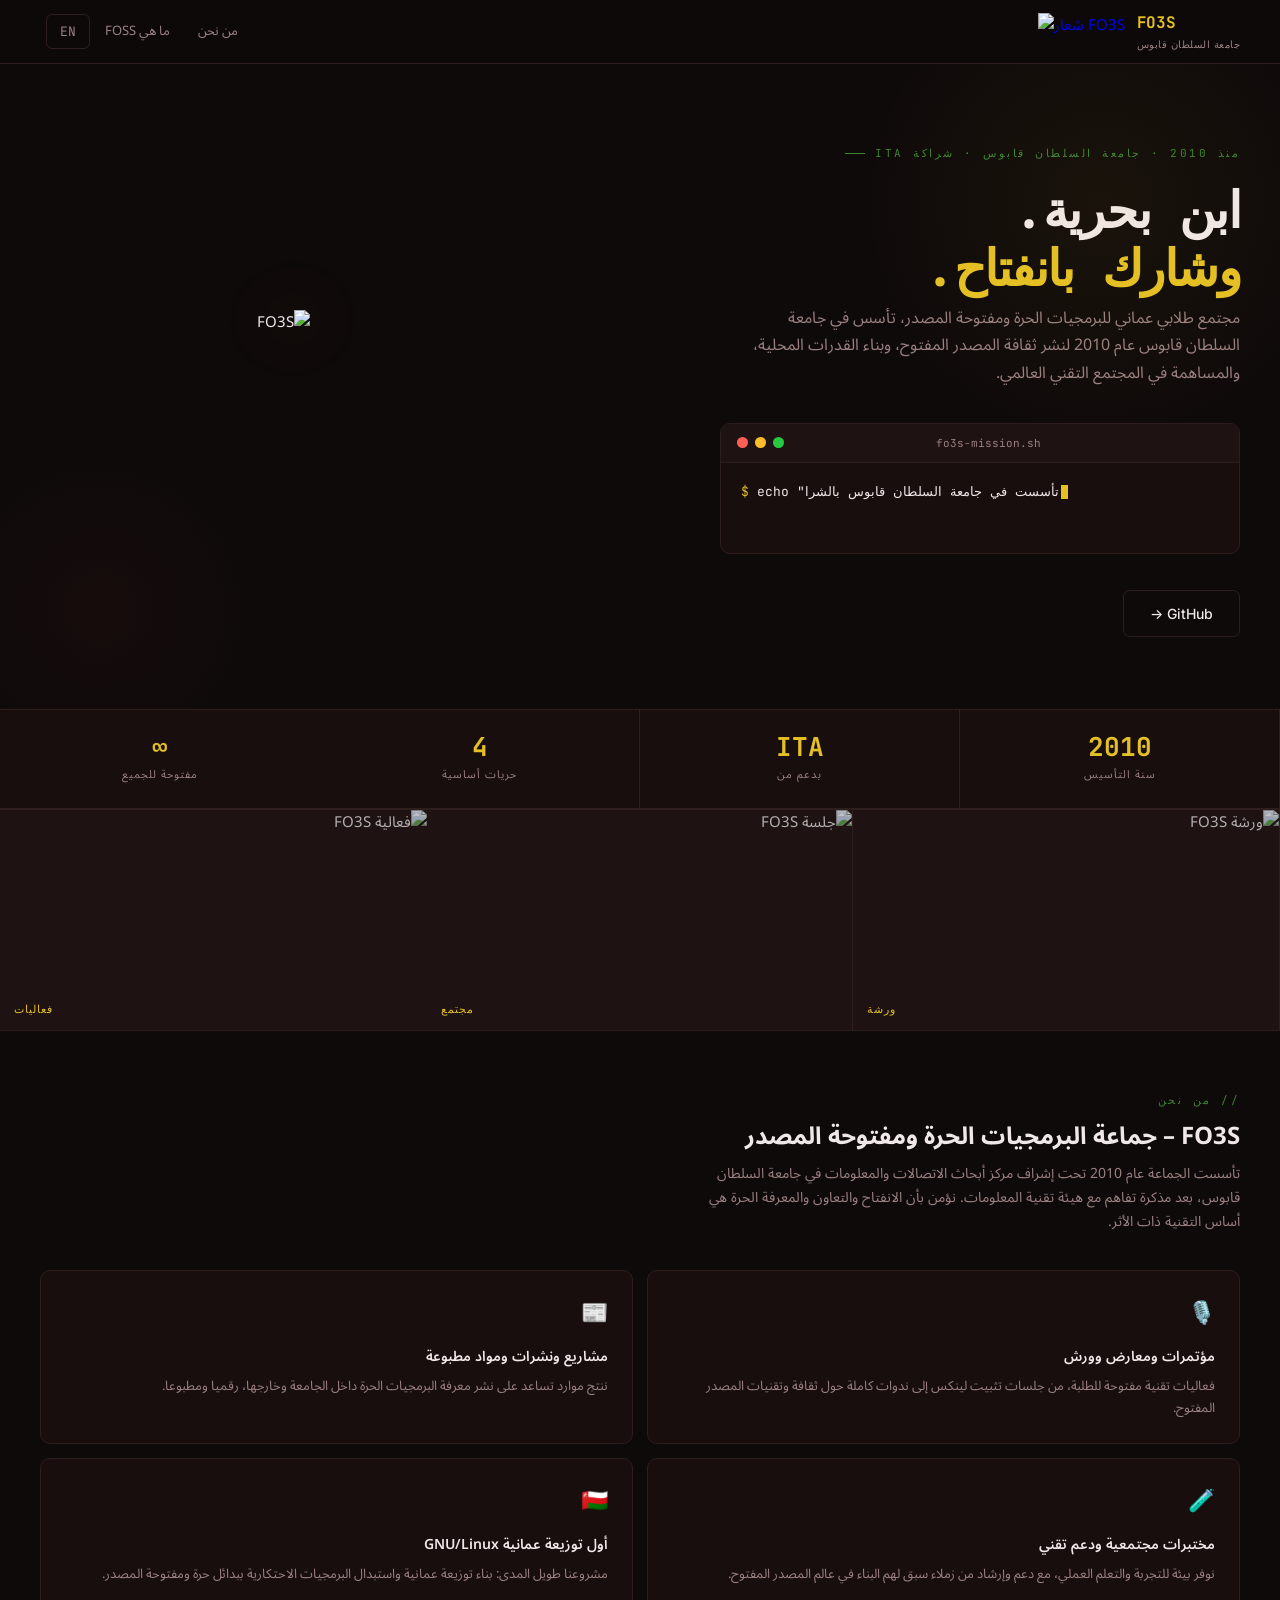
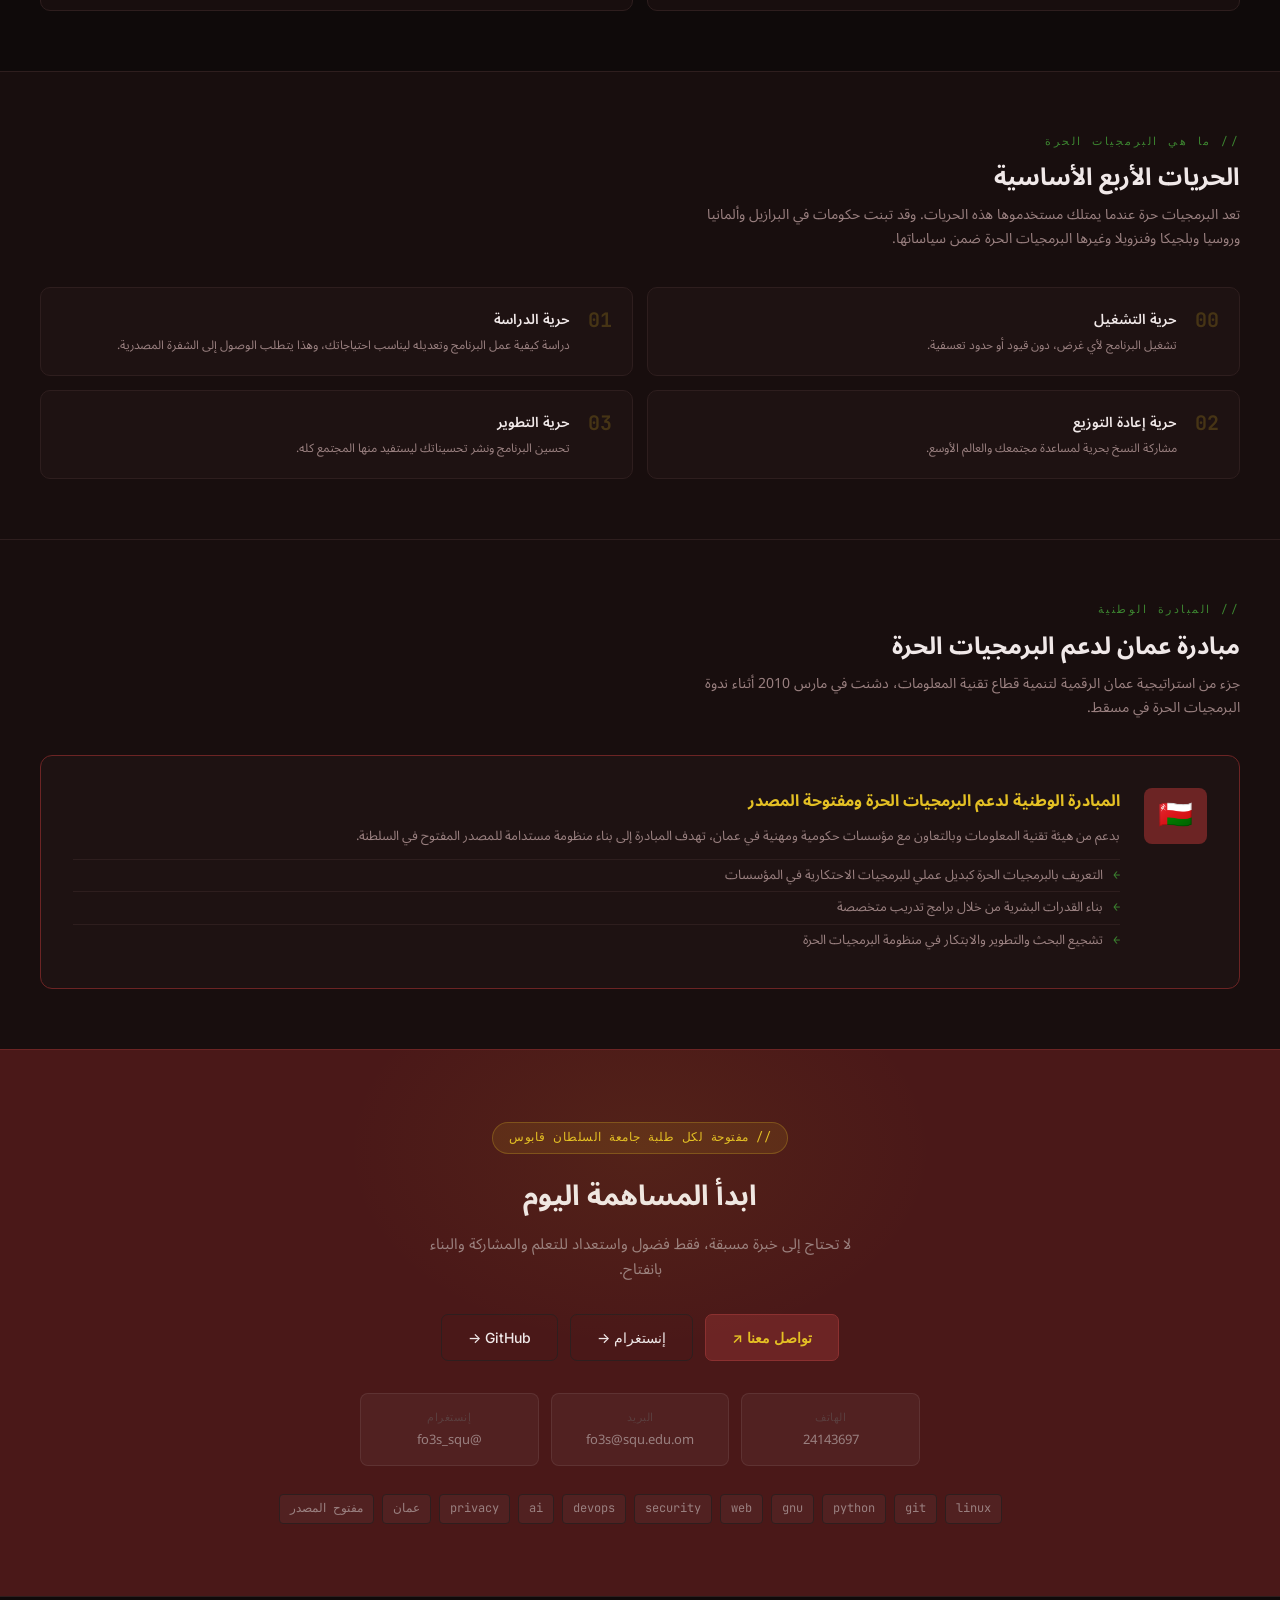
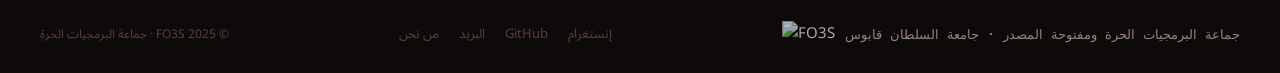
==== commit bbda0f3a: "Remove events and projects sections This commit removes the legacy Events and Projects sections, the" ====
--- a/ar/index.html
+++ b/ar/index.html
@@ -46,7 +46,6 @@
       </div>
 
       <div class="hero-ctas">
-        <a href="#join" class="btn-primary">كن عضوا ↗</a>
         <a href="https://github.com/FO3S-SQU" target="_blank" class="btn-secondary">GitHub →</a>
       </div>
     </div>
@@ -190,36 +189,6 @@
   </div>
 </section>
 
-<hr class="divider" />
-
-<!-- EVENTS -->
-<section id="events">
-  <div class="sec-label">// الفعاليات القادمة</div>
-  <h2 class="sec-title">ما القادم؟</h2>
-  <p class="sec-desc">ورش ومحاضرات وجلسات مجتمعية مفتوحة لطلبة جامعة السلطان قابوس من كل التخصصات والمستويات.</p>
-  <div class="events-list">
-    <div class="event-empty">
-      <p>نحن نعمل حاليا على أفكار فعالياتنا القادمة. لديك فكرة؟ يسعدنا سماعها.</p>
-      <button class="btn-primary" onclick="document.getElementById('suggest-modal').classList.add('open')">اقترح فكرة →</button>
-    </div>
-  </div>
-</section>
-
-<hr class="divider" />
-
-<!-- PROJECTS -->
-<section id="projects" style="background: var(--surface);">
-  <div class="sec-label">// مشاريع الأعضاء</div>
-  <h2 class="sec-title">من بناء المجتمع</h2>
-  <p class="sec-desc">طلبة جامعة السلطان قابوس يبنون في العلن. شارك مشروعك ليتعلم منه الآخرون ويستخدموه ويساهموا فيه.</p>
-  <div class="projects-grid">
-    <div class="project-empty">
-      <p>لوحة المشاريع مفتوحة. بنيت شيئا جميلا؟ شاركه مع مجتمع FO3S.</p>
-      <button class="btn-primary" onclick="document.getElementById('project-modal').classList.add('open')">أرسل مشروعك →</button>
-    </div>
-  </div>
-</section>
-
 <!-- JOIN -->
 <section class="join-section" id="join">
   <div class="join-badge">// مفتوحة لكل طلبة جامعة السلطان قابوس</div>
@@ -261,32 +230,6 @@
 
 <!-- FOOTER -->
 <footer class="site-footer"></footer>
-
-<!-- SUGGEST MODAL -->
-<div class="modal-overlay" id="suggest-modal">
-  <div class="modal">
-    <button class="modal-close" onclick="document.getElementById('suggest-modal').classList.remove('open')">✕</button>
-    <h3>اقترح فعالية</h3>
-    <p>لديك فكرة لمحاضرة أو ورشة أو هاكاثون؟ شاركها مع الفريق.</p>
-    <div class="field"><label>اسمك</label><input type="text" placeholder="أحمد البلوشي" /></div>
-    <div class="field"><label>فكرة الفعالية</label><textarea placeholder="ورشة عن إعداد أول بيئة لينكس..." ></textarea></div>
-    <button class="btn-primary" style="width:100%;justify-content:center;text-align:center;">إرسال الفكرة</button>
-  </div>
-</div>
-
-<!-- PROJECT MODAL -->
-<div class="modal-overlay" id="project-modal">
-  <div class="modal">
-    <button class="modal-close" onclick="document.getElementById('project-modal').classList.remove('open')">✕</button>
-    <h3>شارك مشروعك</h3>
-    <p>بنيت شيئا؟ أضفه إلى لوحة مجتمع FO3S.</p>
-    <div class="field"><label>اسمك</label><input type="text" placeholder="فاطمة الراشدية" /></div>
-    <div class="field"><label>عنوان المشروع</label><input type="text" placeholder="مولد جداول جامعة السلطان قابوس" /></div>
-    <div class="field"><label>رابط GitHub</label><input type="url" placeholder="https://github.com/you/project" /></div>
-    <div class="field"><label>وصف مختصر</label><textarea placeholder="ماذا يفعل المشروع؟ وبماذا بني؟"></textarea></div>
-    <button class="btn-primary" style="width:100%;justify-content:center;text-align:center;">إرسال المشروع</button>
-  </div>
-</div>
 <script src="../assets/js/script.js"></script>
 </body>
 </html>
--- a/assets/css/style.css
+++ b/assets/css/style.css
@@ -87,18 +87,6 @@
     }
     .nav-lang:hover { color: var(--muted); border-color: var(--dim); }
 
-    .btn-join-nav {
-      margin-left: 10px;
-      background: var(--maroon); color: var(--gold);
-      border: 1px solid var(--maroon-mid);
-      padding: 7px 18px; border-radius: 6px;
-      font-size: 13px; font-weight: 600;
-      font-family: var(--sans); cursor: pointer;
-      text-decoration: none;
-      transition: background .15s;
-    }
-    .btn-join-nav:hover { background: var(--maroon-mid); }
-
     /* ── HERO ── */
     .hero {
       position: relative;
@@ -343,50 +331,6 @@
       text-transform: uppercase;
     }
 
-    /* ── EVENTS ── */
-    .events-list { display: flex; flex-direction: column; gap: 12px; }
-    .event {
-      display: flex; align-items: center; gap: 18px;
-      background: var(--surface); border: 1px solid var(--border);
-      border-radius: 10px; padding: 18px 20px;
-      transition: border-color .15s; cursor: pointer;
-    }
-    .event:hover { border-color: var(--maroon-mid); }
-    .event-date {
-      background: var(--maroon-soft);
-      border: 1px solid rgba(108,36,36,.3);
-      border-radius: 8px; padding: 10px 14px;
-      text-align: center; min-width: 58px;
-    }
-    .event-month {
-      font-family: var(--mono); font-size: 10px;
-      color: var(--gold); text-transform: uppercase;
-      letter-spacing: 1px; display: block;
-    }
-    .event-day {
-      font-family: var(--mono); font-size: 22px;
-      font-weight: 700; color: var(--gold); line-height: 1;
-    }
-    .event-info { flex: 1; }
-    .event-title {
-      font-size: 14px; font-weight: 500;
-      color: var(--text); margin-bottom: 4px;
-    }
-    .event-meta {
-      font-size: 12px; color: var(--muted);
-      display: flex; align-items: center; gap: 10px;
-    }
-    .tag { font-family: var(--mono); font-size: 11px; padding: 2px 8px; border-radius: 4px; }
-    .tag-workshop { background: var(--green-soft); color: var(--green); }
-    .tag-talk     { background: var(--gold-soft);  color: var(--gold); }
-    .tag-hack     { background: rgba(139,48,48,.12); color: var(--maroon-mid); }
-
-    .event-empty {
-      background: var(--surface); border: 1px dashed var(--border);
-      border-radius: 10px; padding: 40px; text-align: center;
-    }
-    .event-empty p { font-size: 13px; color: var(--muted); margin-bottom: 16px; }
-
     /* ── NATIONAL INITIATIVE ── */
     .initiative { background: var(--surface); }
     .initiative-card {
@@ -418,62 +362,6 @@
       margin-top: 1px; flex-shrink: 0;
     }
 
-    /* ── PROJECTS ── */
-    .projects-grid {
-      display: grid; grid-template-columns: repeat(3,1fr); gap: 14px;
-    }
-    .project-card {
-      background: var(--surface); border: 1px solid var(--border);
-      border-radius: 10px; padding: 20px;
-      transition: border-color .15s; cursor: pointer;
-    }
-    .project-card:hover { border-color: var(--gold-deep); }
-    .project-lang-row { display: flex; align-items: center; gap: 6px; margin-bottom: 12px; }
-    .lang-dot { width: 10px; height: 10px; border-radius: 50%; }
-    .lang-lbl { font-family: var(--mono); font-size: 11px; color: var(--muted); }
-    .project-name { font-size: 14px; font-weight: 600; color: var(--gold); margin-bottom: 6px; }
-    .project-desc { font-size: 12px; color: var(--muted); line-height: 1.6; margin-bottom: 14px; }
-    .project-stars { font-family: var(--mono); font-size: 12px; color: var(--muted); display: flex; align-items: center; gap: 4px; }
-
-    .project-empty {
-      grid-column: 1 / -1;
-      background: var(--surface); border: 1px dashed var(--border);
-      border-radius: 10px; padding: 40px; text-align: center;
-    }
-    .project-empty p { font-size: 13px; color: var(--muted); margin-bottom: 16px; }
-
-    /* ── MODAL ── */
-    .modal-overlay {
-      display: none; position: fixed; inset: 0;
-      background: rgba(0,0,0,.7); z-index: 200;
-      align-items: center; justify-content: center;
-    }
-    .modal-overlay.open { display: flex; }
-    .modal {
-      background: var(--surface); border: 1px solid var(--border);
-      border-radius: 12px; padding: 32px;
-      width: 100%; max-width: 440px; position: relative;
-    }
-    .modal h3 { font-size: 18px; font-weight: 600; color: var(--text); margin-bottom: 6px; }
-    .modal p { font-size: 13px; color: var(--muted); margin-bottom: 24px; }
-    .modal-close {
-      position: absolute; top: 16px; right: 16px;
-      background: none; border: none; color: var(--muted);
-      font-size: 20px; cursor: pointer; line-height: 1;
-    }
-    .modal-close:hover { color: var(--text); }
-    .field { margin-bottom: 16px; }
-    .field label { font-size: 12px; color: var(--muted); display: block; margin-bottom: 6px; font-family: var(--mono); letter-spacing: .5px; }
-    .field input, .field textarea {
-      width: 100%; background: var(--card);
-      border: 1px solid var(--border); color: var(--text);
-      border-radius: 7px; padding: 10px 14px; font-size: 14px;
-      font-family: var(--sans); outline: none;
-      transition: border-color .15s;
-    }
-    .field input:focus, .field textarea:focus { border-color: var(--gold-deep); }
-    .field textarea { resize: vertical; min-height: 80px; }
-
     /* ── JOIN ── */
     .join-section {
       background: var(--maroon-deep);
@@ -552,7 +440,7 @@
       .stats { grid-template-columns: repeat(2,1fr); }
       .stat:nth-child(2) { border-right: none; }
       section { padding: 48px 20px; }
-      .about-grid, .freedoms-grid, .projects-grid { grid-template-columns: 1fr; }
+      .about-grid, .freedoms-grid { grid-template-columns: 1fr; }
       .photo-strip-inner { grid-template-columns: 1fr; height: auto; }
       .photo-slot { height: 160px; }
       .photo-slot:not(:last-child) { border-right: none; border-bottom: 1px solid var(--border); }
@@ -582,7 +470,6 @@
     }
 
     html[dir="rtl"] .freedom,
-    html[dir="rtl"] .event,
     html[dir="rtl"] .initiative-card {
       text-align: right;
     }
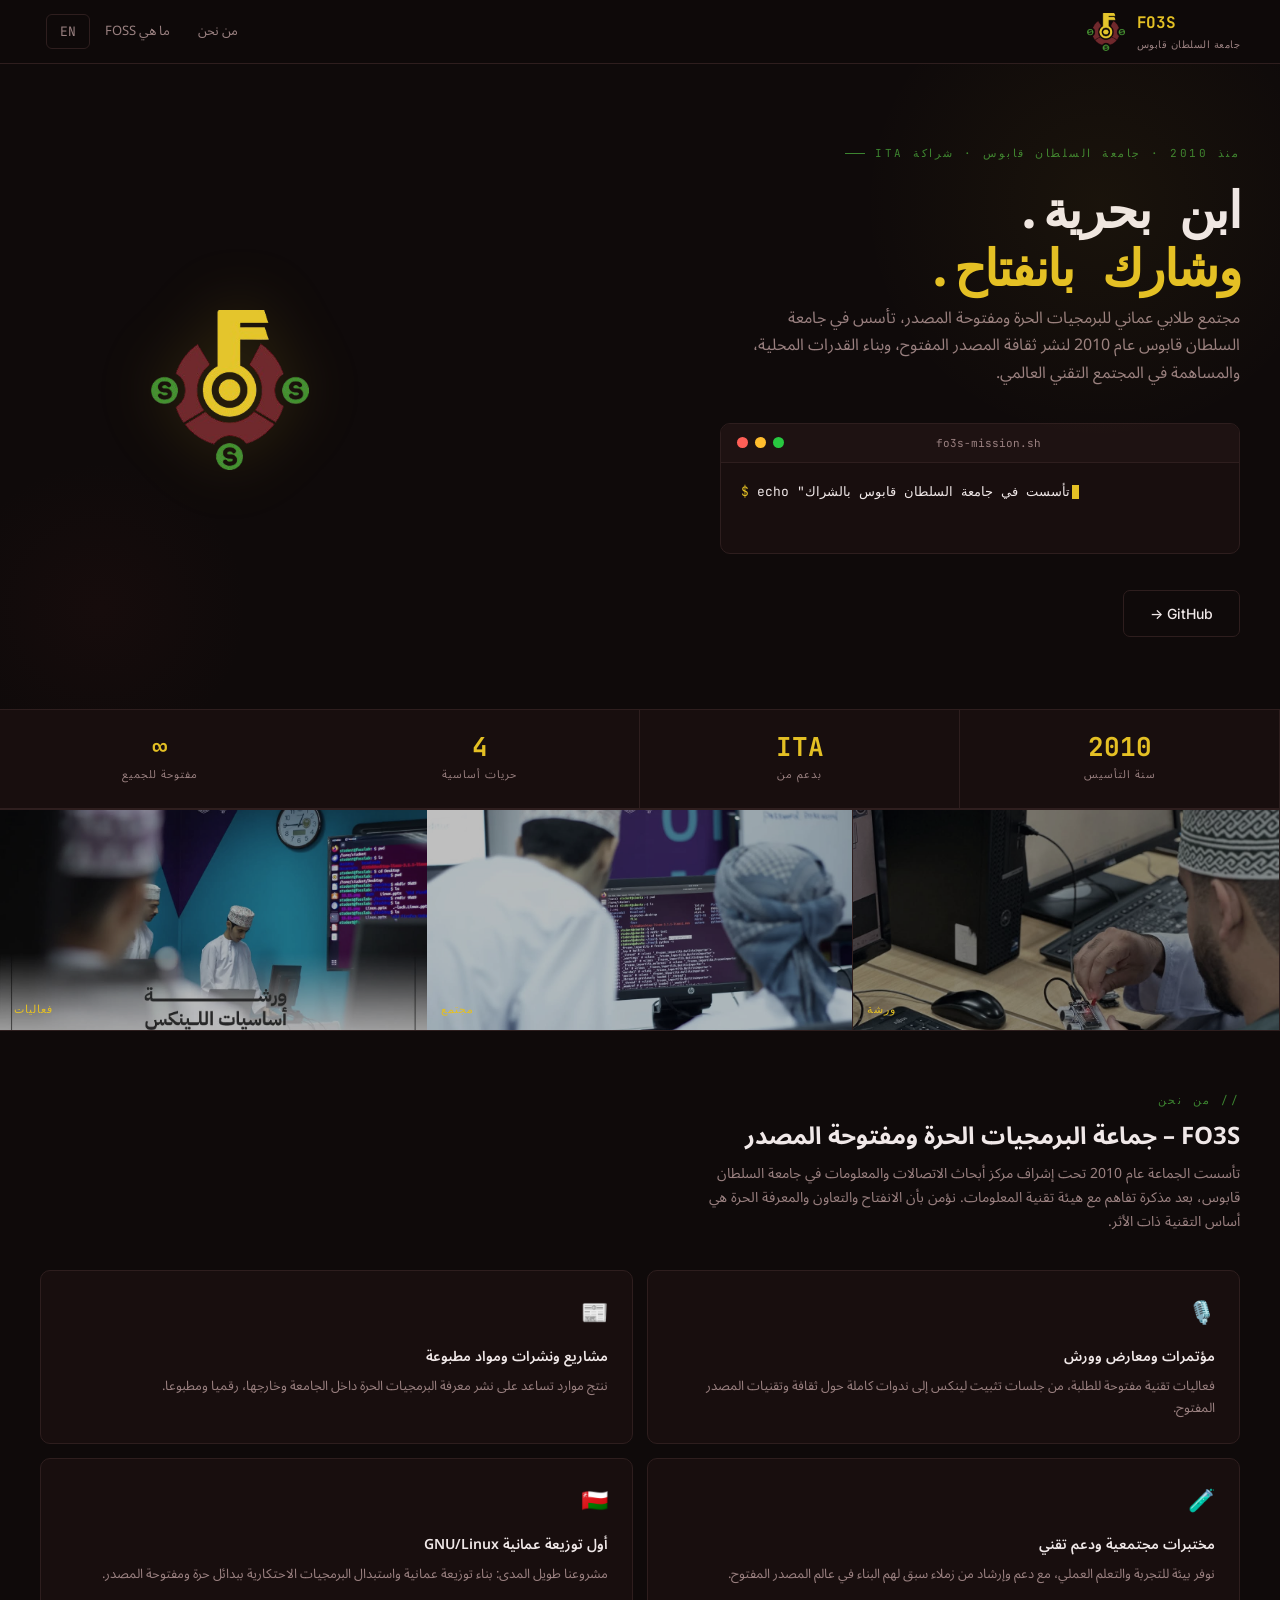
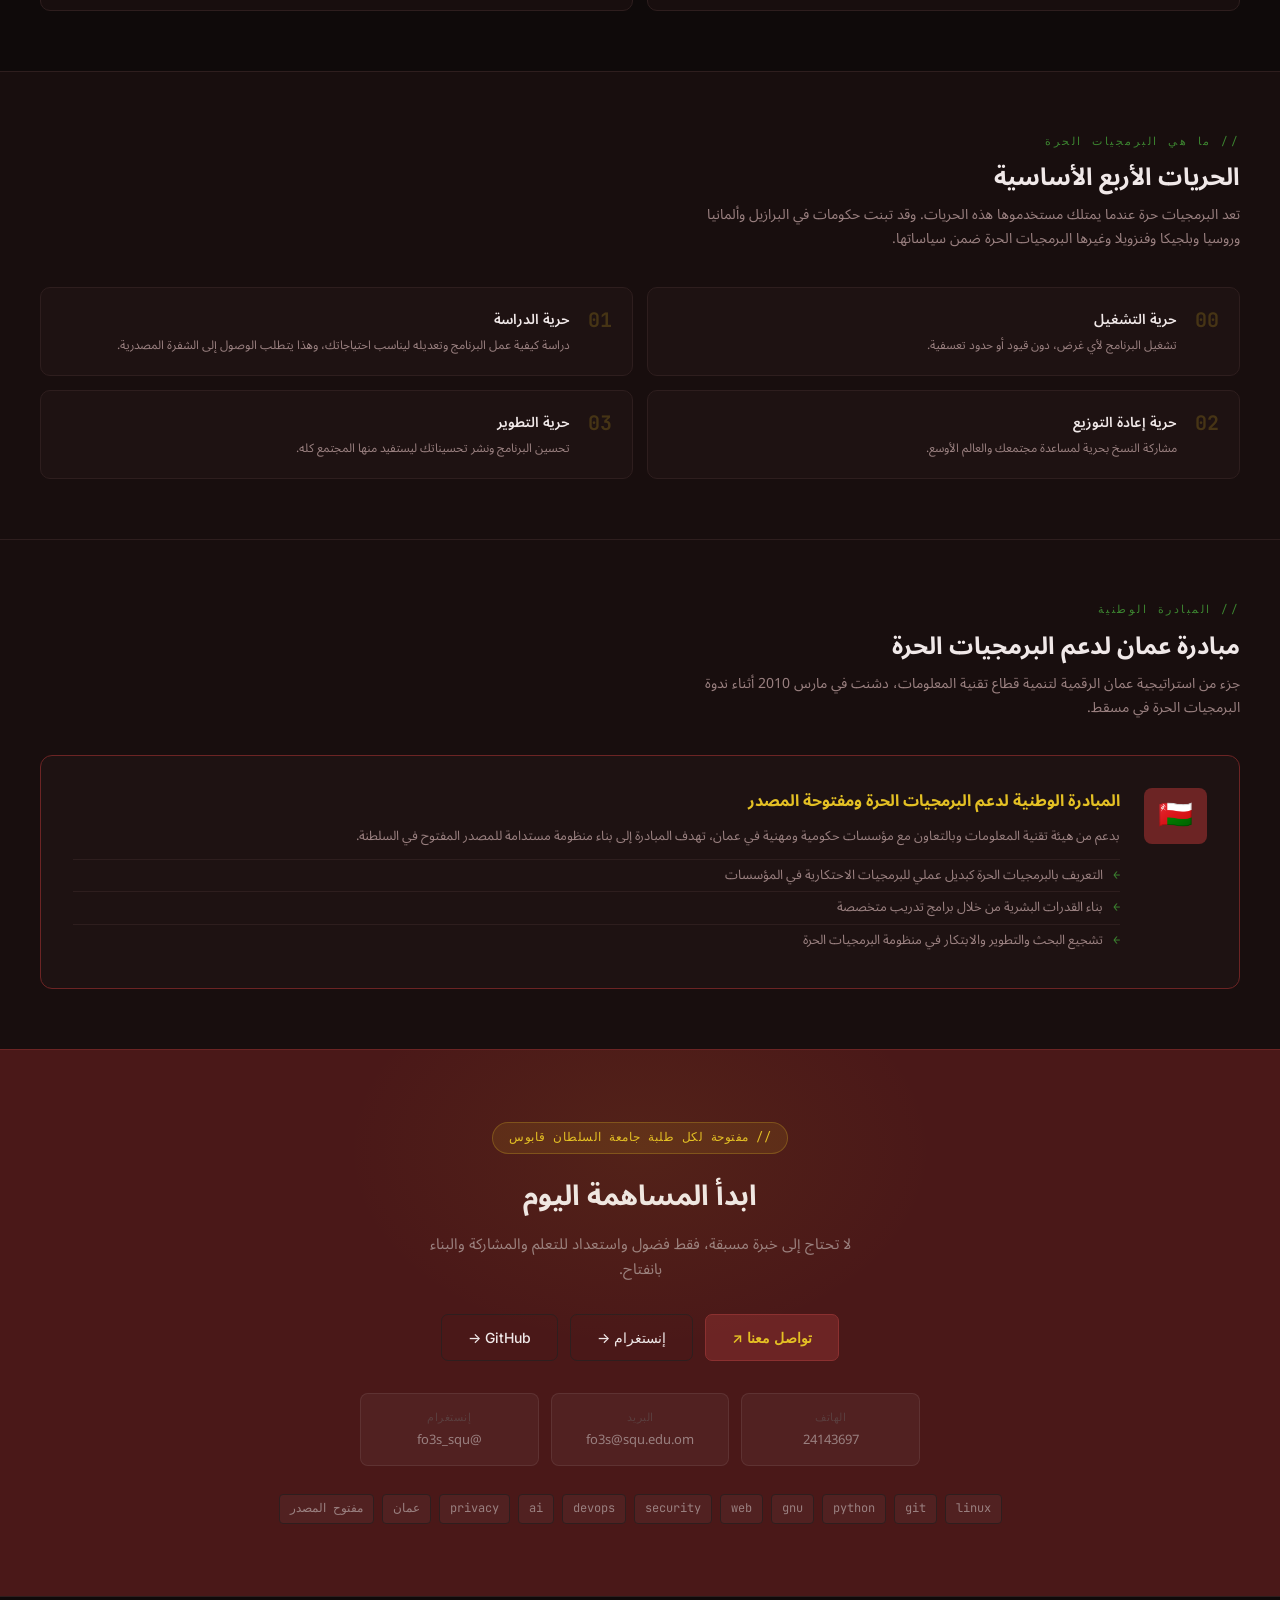
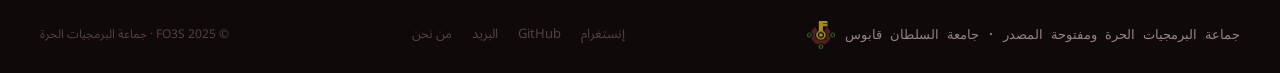
==== commit 31ce3795: "Add local branding assets and PWA metadata This commit replaces remote logo/image URLs with local as" ====
--- a/ar/index.html
+++ b/ar/index.html
@@ -9,6 +9,12 @@
   <link rel="alternate" hreflang="en" href="https://fo3s-squ.github.io/FO3S_WEBSITE/" />
   <link rel="alternate" hreflang="ar" href="https://fo3s-squ.github.io/FO3S_WEBSITE/ar/" />
   <link rel="alternate" hreflang="x-default" href="https://fo3s-squ.github.io/FO3S_WEBSITE/" />
+  <link rel="icon" href="../favicon.ico" sizes="any" />
+  <link rel="icon" href="../assets/images/favicon-32x32.png" type="image/png" sizes="32x32" />
+  <link rel="icon" href="../assets/images/favicon-16x16.png" type="image/png" sizes="16x16" />
+  <link rel="apple-touch-icon" href="../assets/images/apple-touch-icon.png" />
+  <link rel="manifest" href="../site.webmanifest" />
+  <meta name="theme-color" content="#0F0A0A" />
   <link rel="preconnect" href="https://fonts.googleapis.com" />
   <link rel="preconnect" href="https://fonts.gstatic.com" crossorigin />
   <link href="https://fonts.googleapis.com/css2?family=JetBrains+Mono:wght@400;700&family=Inter:wght@300;400;500;600;700&family=Noto+Sans+Arabic:wght@400;500;600;700&display=swap" rel="stylesheet" />
@@ -51,7 +57,7 @@
     </div>
 
     <div class="hero-logo-display">
-      <img src="https://fo3s-squ.github.io/FO3S_WEBSITE/fo3s_logo-removebg-preview.png" alt="FO3S" />
+      <img src="../assets/images/fo3s-logo.png" alt="FO3S" />
     </div>
   </div>
 </section>
@@ -80,15 +86,15 @@
 <div class="photo-strip">
   <div class="photo-strip-inner">
     <div class="photo-slot">
-      <img src="https://fo3s-squ.github.io/FO3S_WEBSITE/wkshp1.jpg" alt="ورشة FO3S" />
+      <img src="../assets/images/wkshp1.jpg" alt="ورشة FO3S" />
       <span class="photo-slot-label">ورشة</span>
     </div>
     <div class="photo-slot">
-      <img src="https://fo3s-squ.github.io/FO3S_WEBSITE/wkshp2.jfif" alt="جلسة FO3S" />
+      <img src="../assets/images/wkshp2.jfif" alt="جلسة FO3S" />
       <span class="photo-slot-label">مجتمع</span>
     </div>
     <div class="photo-slot">
-      <img src="https://fo3s-squ.github.io/FO3S_WEBSITE/wkshp3.jfif" alt="فعالية FO3S" />
+      <img src="../assets/images/wkshp3.jfif" alt="فعالية FO3S" />
       <span class="photo-slot-label">فعاليات</span>
     </div>
   </div>
